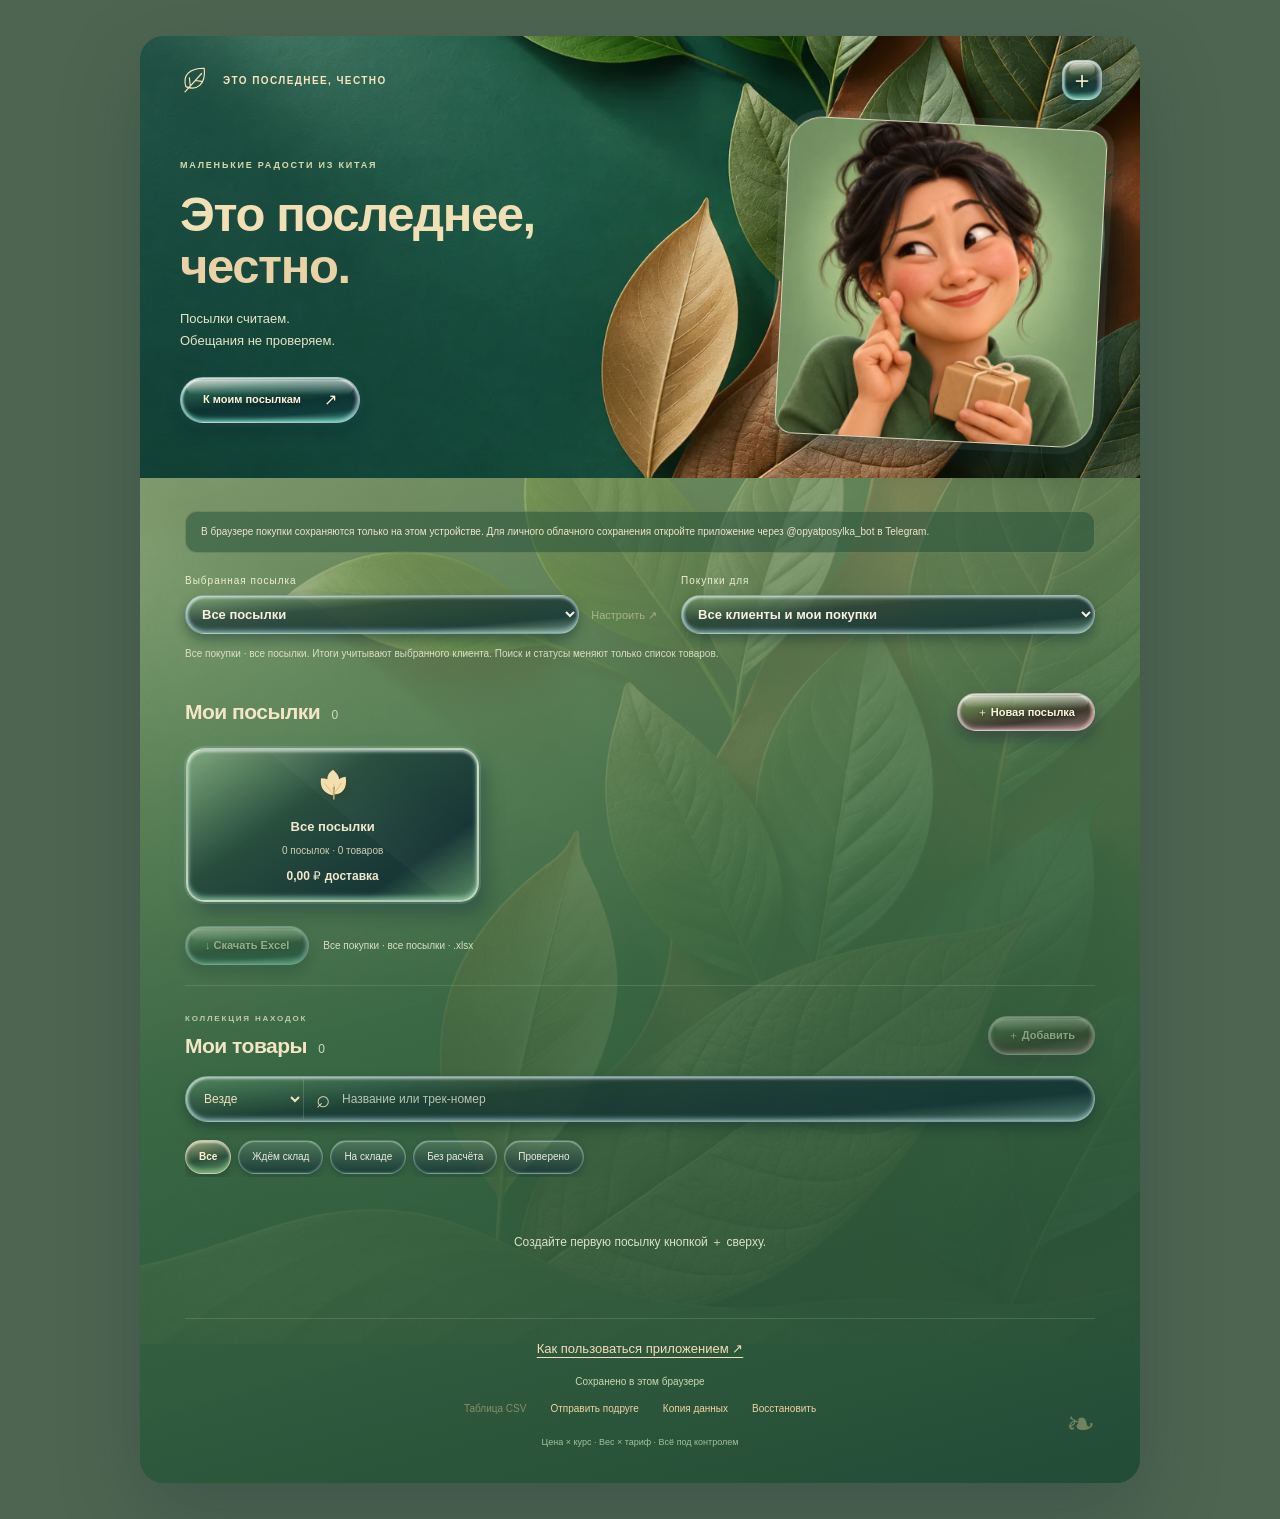
==== docs/index.html @ 86f0263a "Increase track and client font size from 12px to 14px" ====
<!doctype html>
<html lang="ru" data-build="20261113-track-client">
<head>
<meta charset="utf-8"><meta name="viewport" content="width=device-width,initial-scale=1,viewport-fit=cover"><meta name="theme-color" content="#284f43">
<title>Это последнее, честно · Покупки из Китая</title><link rel="stylesheet" href="./style.css?v=20261113-track-client"><script src="https://telegram.org/js/telegram-web-app.js"></script><script type="module" src="./app.js?v=20261113-track-client"></script>
</head>
<body><main>
<section class="masthead" aria-label="Это последнее, честно — покупки из Китая">
<header><div class="brand"><svg viewBox="0 0 40 40" aria-hidden="true"><path d="M30 6C13 6 5 14 9 27c12 5 23-2 21-21Z"/><path d="M8 33 27 12M14 26l-1-9M20 20l7 1"/></svg><span>ЭТО ПОСЛЕДНЕЕ, ЧЕСТНО</span></div><button id="newParcel" class="circle" aria-label="Добавить посылку">＋</button></header>
<div class="intro"><span class="eyebrow">МАЛЕНЬКИЕ РАДОСТИ ИЗ КИТАЯ</span><h1>Это последнее,<br><span>честно.</span></h1><p>Посылки считаем.<br>Обещания не проверяем.</p><a class="hero-link" href="#parcels">К моим посылкам <span aria-hidden="true">↗</span></a></div><figure class="brand-mascot"><img src="./assets/mascot.webp" alt="Хитро улыбающаяся девушка с посылкой и скрещёнными пальцами" width="1254" height="1254" fetchpriority="high"></figure>
</section>
<div class="workspace">
<div id="notice" class="notice" hidden></div>
<div class="scope-controls">
<section class="parcelbar"><label>Выбранная посылка<select id="parcelSelect" aria-label="Выбрать посылку"></select></label><button id="parcelSettings" class="textbtn">Настроить ↗</button></section>
<section class="clientbar"><label>Покупки для<select id="clientSelect" aria-label="Выбрать клиента"><option value="*">Все клиенты и мои покупки</option></select></label></section>
</div><p id="scopeLabel" class="help scope-note"></p>
<section id="summary" aria-label="Итоги посылки"></section>
<section class="parcel-section" id="parcels" aria-label="Мои посылки"><div class="toolbar"><h2>Мои посылки <span id="parcelCount"></span></h2><button id="newParcelWide" class="primary">＋ Новая посылка</button></div><div id="parcelCards" class="parcel-cards"></div></section>
<div class="exportbar"><button id="exportXlsx" class="primary">↓ Скачать Excel</button><span id="exportScope">Выбранные посылки и клиент · .xlsx</span></div>
<section class="toolbar products-toolbar"><div><span class="eyebrow">КОЛЛЕКЦИЯ НАХОДОК</span><h2>Мои товары <span id="count"></span></h2></div><button id="addItem" class="primary">＋ Добавить</button></section>
<div class="search"><select id="searchMode" aria-label="Где искать"><option value="all">Везде</option><option value="track">По треку</option><option value="name">По названию</option></select><span aria-hidden="true">⌕</span><input id="search" type="search" placeholder="Название или трек-номер" aria-label="Поиск товара"></div>
<nav id="filters" aria-label="Фильтр товаров"><button data-filter="all" class="active">Все</button><button data-filter="waiting">Ждём склад</button><button data-filter="arrived">На складе</button><button data-filter="pending">Без расчёта</button><button data-filter="checked">Проверено</button></nav>
<ol id="items" aria-label="Список товаров"><li class="empty">Загружаем покупки…</li></ol>
<footer><a class="help-link" href="./help.html">Как пользоваться приложением ↗</a><span id="saveStatus" role="status">Подключаемся…</span><div><button id="exportCsv" class="textbtn">Таблица CSV</button><button id="shareApp" class="textbtn">Отправить подруге</button><button id="backup" class="textbtn">Копия данных</button><button id="restore" class="textbtn">Восстановить</button></div><p>Цена × курс · Вес × тариф · Всё под контролем</p><span class="footer-leaf" aria-hidden="true">❧</span></footer>
</div></main>
<dialog id="editor" tabindex="-1"><form id="editorForm"><div class="dialoghead"><h2 id="dialogTitle"></h2><button type="button" id="closeDialog" class="circle" aria-label="Закрыть">×</button></div><div id="fields"></div><p id="formError" role="alert"></p><div class="dialogactions"><button type="button" id="deleteRecord" class="danger">Удалить</button><button type="submit" id="saveRecord" class="primary">Сохранить</button></div></form></dialog>
<input id="restoreFile" type="file" accept="application/json,.json" hidden>
</body></html>
---- docs/style.css ----
:root{color-scheme:light;--bg:#4e6551;--surface:#214b40;--ink:#f2e8cf;--muted:#d1d9bd;--line:#ffffff25;--accent:#f0d2a3;--soft:#ffffff14;--danger:#f5b6a0;font-family:-apple-system,BlinkMacSystemFont,"Segoe UI",sans-serif;font-synthesis:none}
*{box-sizing:border-box}html{scroll-behavior:smooth;scroll-padding-top:20px}body{margin:0;background:var(--bg);color:var(--ink);font-size:14px;line-height:1.5}main{max-width:1000px;margin:24px auto;background:#28543f;border-radius:24px;overflow:hidden;box-shadow:0 30px 80px #122b3240}button,input,select,textarea{font:inherit}button{cursor:pointer;border:0}button:disabled{opacity:.45;cursor:default}button,a,input,select,textarea{-webkit-tap-highlight-color:transparent}button:focus-visible,a:focus-visible,input:focus-visible,select:focus-visible,textarea:focus-visible{outline:3px solid #f4d3a3;outline-offset:4px}button{transition:transform .18s,box-shadow .18s,border-color .18s}button:hover:not(:disabled){transform:translateY(-1px)}button:active:not(:disabled){transform:translateY(1px)}[hidden]{display:none!important}
.masthead{min-height:405px;background:#216453 url('./assets/botanical-hero.webp') center 49%/cover no-repeat;position:relative}.masthead:before{content:'';position:absolute;inset:0;background:linear-gradient(90deg,#133f3a75,transparent 75%);pointer-events:none}header{position:relative;display:flex;align-items:center;justify-content:space-between;padding:24px 38px;gap:18px}.brand{display:flex;align-items:center;gap:10px;color:#f7e6bf}.brand svg{width:35px;height:35px;fill:none;stroke:currentColor;stroke-width:1.3;stroke-linecap:round;stroke-linejoin:round}.brand span{font-size:10px;letter-spacing:2.2px;font-weight:650}.circle{width:40px;height:40px;border-radius:14px;background:linear-gradient(145deg,#f5dfbd,#dfbc8e);color:#27463a;font-size:24px;box-shadow:3px 6px 12px #12382e55;flex-shrink:0}.intro{position:relative;z-index:1;padding:26px 40px 55px;max-width:63%}.eyebrow{display:block;font-size:9px;letter-spacing:1.8px;color:#d8d8ae;font-weight:650}h1{font-size:49px;font-weight:680;letter-spacing:-1.7px;line-height:1.07;color:#f1dfb5;margin:15px 0 15px}.dot{color:#d8bc85}.intro p{font-size:12px;color:#e4e5c8;line-height:1.7;margin:0 0 24px}.hero-link{display:inline-flex;align-items:center;gap:23px;background:linear-gradient(160deg,#f5deb6,#cfa476);box-shadow:3px 6px 13px #102d2b55,inset 0 1px 0 #fff8;border-radius:30px;color:#3e4936;text-decoration:none;font-size:11px;padding:10px 22px;font-weight:600}.hero-link span{font-size:16px}
.workspace{padding:28px 38px 24px;background:linear-gradient(165deg,#9eaf78b8,#3e6b45e8 600px,#153e2ff5 1500px),url('./assets/botanical-hero.webp') right top/1300px auto no-repeat,#365c40}.scope-controls{display:grid;grid-template-columns:1.15fr 1fr;gap:20px;align-items:start}.parcelbar{display:flex;align-items:flex-end;justify-content:space-between;gap:8px}.parcelbar label,.clientbar>label{display:block;color:#f0edd6;font-size:10px;letter-spacing:1px;min-width:0;flex:1}.parcelbar select,.clientbar select{display:block;width:100%;max-width:100%;border:1px solid #dbe8bd3b;border-radius:12px;background:#234e3ed9;color:#f0e4c9;padding:10px 12px;margin-top:7px;font-size:13px;font-weight:550;letter-spacing:0;box-shadow:0 3px 7px #13372e24}.parcelbar option,.clientbar option{background:#234a3e;color:#f6e8cc}.clientbar{min-width:0}.textbtn{background:none;color:#eed3a2;padding:8px 4px;font-size:11px;white-space:nowrap}.parcelbar .textbtn{margin-bottom:3px;color:#fff1ce}.help{font-size:11px;color:var(--muted);line-height:1.65}.scope-note{font-size:10px;margin:12px 0 19px;color:#f1efd9d9}
#summary{position:relative;border:1px solid #b3cfaf24;border-radius:22px;padding:25px 28px;background:linear-gradient(130deg,#256a61f5,#113e39f7),url('./assets/botanical-hero.webp') 75% center/cover;box-shadow:9px 14px 23px #103a2f5c,inset 0 1px 0 #c5e0c52b;display:grid;grid-template-columns:1.5fr 1fr 1fr;gap:18px 12px;overflow:hidden}#summary:before{content:'';position:absolute;width:280px;height:240px;right:25%;top:-135px;border:1px solid #e0edcd0c;transform:rotate(42deg);border-radius:0 80% 0 80%;pointer-events:none}.hero{align-self:center;z-index:1}.hero .label{display:block;color:#d2dcbf;font-size:11px;line-height:1.6}.hero strong{display:block;font-size:32px;letter-spacing:-1.2px;color:#f6e8c4;font-weight:600;line-height:1.2;margin:7px 0 10px;overflow-wrap:anywhere}.hero small{font-size:10px;line-height:1.65;color:#d2dcc5;display:block;max-width:285px}.stats{display:contents}.stat{z-index:1;align-self:stretch;display:flex;flex-direction:column;justify-content:center;align-items:center;border-left:1px solid #c4dabc28;padding:10px 6px}.stat:before{content:'¥';display:grid;place-items:center;width:34px;height:34px;border:1px solid #d8e5c96b;border-radius:50%;font-size:19px;margin-bottom:12px;color:#d5e5c2}.stat:last-child:before{content:'↗'}.stat span{font-size:10px;text-align:center;color:#d1ddc5}.stat strong{display:block;font-size:20px;font-weight:550;color:#f6e9c9;margin-top:5px;overflow-wrap:anywhere;text-align:center}.progressline{display:flex;justify-content:space-between;gap:12px;color:#d3ddc2;font-size:10px;grid-column:1/-1;margin-top:1px}.progressline span:last-child{text-align:right}.progress{grid-column:1/-1;height:4px;border-radius:4px;overflow:hidden;margin-top:-8px;background:#9dbb9b30}.progress meter{display:block;width:100%;height:5px;accent-color:#cad4a2}.progress meter::-webkit-meter-bar{background:#b4cba830;border:0}.progress meter::-webkit-meter-optimum-value{background:linear-gradient(90deg,#9fba79,#e6d1a4)}
.toolbar,.cardhead,.cardfoot,.dialoghead,.dialogactions{display:flex;align-items:center;justify-content:space-between;gap:12px}.toolbar{margin:30px 0 17px}h2{font-size:21px;line-height:1.3;letter-spacing:-.5px;font-weight:600;margin:0;color:#f2e6c6}h2 span{font-size:12px;margin-left:6px;font-weight:400;color:#d1dbb9}.primary{border:1px solid #f5e1b547;border-radius:24px;padding:10px 19px;background:linear-gradient(145deg,#f0dbb6,#c7a075);color:#3e4c36;font-size:11px;font-weight:650;box-shadow:3px 5px 9px #1b3e2c40,inset 0 1px 0 #fff8;white-space:nowrap;min-height:38px}.parcel-section{margin:30px 0 0;scroll-margin-top:15px}.parcel-section .toolbar{margin:0 0 16px}.parcel-cards{display:grid;grid-template-columns:repeat(3,minmax(0,1fr));gap:14px;padding:1px 1px 14px}.parcel-tile{--tile-a:#8ca76b;--tile-b:#4d6a43;position:relative;isolation:isolate;overflow:hidden;min-height:154px;text-align:center;padding:20px 13px 16px;border:1px solid #d4dfb944;border-radius:19px;color:#f1e9ce;background:linear-gradient(135deg,var(--tile-a),var(--tile-b));box-shadow:6px 8px 13px #11362a66,inset 0 1px 0 #ecf0c42b}.parcel-tile:nth-child(3n+2){--tile-a:#ab7c60;--tile-b:#744b36}.parcel-tile:nth-child(3n+3){--tile-a:#be9b6b;--tile-b:#8a6a42}.parcel-tile:before{content:'';display:block;width:34px;height:34px;margin:0 auto 14px;background:center/contain no-repeat url("data:image/svg+xml,%3Csvg xmlns='http://www.w3.org/2000/svg' viewBox='0 0 40 40'%3E%3Cpath fill='%23f4dfae' d='M20 31C5 28 5 16 6 11c12 0 15 7 14 20Zm2-1c-2-15 5-20 13-21 2 14-4 20-13 21Zm-2-8C9 13 14 5 20 1c9 8 10 14 0 21Z'/%3E%3Cpath fill='none' stroke='%23e8c88d' stroke-width='1.4' d='M21 36V17M20 29 10 17m12 11 8-12'/%3E%3C/svg%3E");filter:drop-shadow(3px 4px 3px #28362955)}.parcel-tile:after{content:'';position:absolute;inset:0;z-index:-1;background:linear-gradient(40deg,transparent 55%,#ffffff08 55%,transparent 79%);pointer-events:none}.parcel-tile.selected{border:2px solid #f6e4ba;padding:19px 12px 15px;box-shadow:0 0 0 3px #e8dfae20,6px 10px 16px #143f2b70}.parcel-tile b,.parcel-tile span,.parcel-tile strong,.parcel-tile small{display:block;overflow-wrap:anywhere}.parcel-tile b{font-size:13px;font-weight:650}.parcel-tile span,.parcel-tile small{font-size:10px;color:#f5ecd0d1;margin-top:6px}.parcel-tile strong{font-size:12px;font-weight:600;margin-top:9px}.parcel-tile small{font-size:9px}.exportbar{display:flex;align-items:center;gap:14px;padding:10px 0 20px;border-bottom:1px solid #c1d2ab2b}.exportbar span{font-size:10px;color:#d9e0c3;min-width:0;overflow-wrap:anywhere}.products-toolbar{margin-top:27px}.products-toolbar .eyebrow{color:#bfcca4;font-size:8px;margin-bottom:7px}
.search{display:flex;align-items:center;gap:12px;background:#153f34d9;border:1px solid #9fbb8f47;padding:0 14px;border-radius:15px;box-shadow:inset 0 2px 4px #143b2b28}.search select{max-width:132px;border:0;border-right:1px solid #adc39f40;border-radius:0;padding:12px 10px 12px 0;background:transparent;color:#f0e2c1;font-size:12px}.search option{background:#214b40}.search span{font-size:24px;color:#d9d6ac}.search input{border:0;outline-offset:0;min-width:0;width:100%;padding:13px 0;background:transparent;color:#f4e7c9;font-size:12px}.search input::placeholder{color:#c9d3b5b3}#filters{display:flex;gap:7px;overflow:auto;margin:15px 0 20px;padding:3px 0;scrollbar-width:thin;scrollbar-color:#8ca57b transparent}#filters button{flex-shrink:0;border:1px solid #9db58c2b;background:#214a3940;color:#d2ddbf;font-size:10px;padding:7px 13px;border-radius:22px;min-height:34px}#filters .active{background:#d8c29a;border-color:#e7d5ae;color:#354833;font-weight:650;box-shadow:2px 3px 5px #0c302b44}
#items{display:grid;grid-template-columns:repeat(2,minmax(0,1fr));gap:17px}.card{--ink:#f3e9d2;--muted:#eadfc9;--accent:#ffedbc;--line:#f5e6ca32;--card-a:#8c9f6a;--card-b:#526d43;min-width:0;padding:22px 20px 17px;border:1px solid #d5dfbb4d;border-radius:20px;background:linear-gradient(135deg,var(--card-a),var(--card-b));box-shadow:6px 9px 14px #0f34265c,inset 0 1px 0 #e6e9be29;color:var(--ink)}.card:nth-child(3n+2){--card-a:#a5795e;--card-b:#6e4938}.card:nth-child(3n+3){--card-a:#b59a6a;--card-b:#82683f}.cardhead{align-items:flex-start}.cardhead>div{min-width:0}.card h3{font-size:15px;line-height:1.4;letter-spacing:-.2px;margin:0 0 8px;font-weight:620;overflow-wrap:anywhere}.card .edit{display:grid;place-items:center;flex-shrink:0;width:30px;height:30px;border-radius:10px;background:#173c3333;color:#f6e6c3;font-size:21px}.ownership{display:flex;gap:5px;flex-wrap:wrap;margin:0 0 10px}.ownership span{font-size:9px;color:var(--ink);background:#143c2d29;border:1px solid #eee4bf20;padding:3px 7px;border-radius:7px;overflow-wrap:anywhere}.badge{display:inline-block;background:#f7d89b26;border:1px solid #f0ddb02b;border-radius:7px;color:#fff0c9;padding:3px 7px;font-size:9px;font-weight:500}.badge.arrived{background:#173c3333;border-color:#e0e7bd38;color:#f1f2d3}.track{font-size:10px;color:var(--muted);overflow-wrap:anywhere;margin-top:7px}.cardgrid{display:grid;grid-template-columns:1.25fr 1fr 1fr;gap:9px;margin:21px 0 17px}.cardgrid span{display:block;font-size:9px;color:var(--muted);margin-bottom:4px}.cardgrid b{font-size:12px;font-weight:600;overflow-wrap:anywhere}.cardgrid small{font-size:9px;color:var(--muted)}.cardfoot{border-top:1px solid var(--line);padding-top:13px;font-size:10px;gap:9px}.cardfoot>div{flex-shrink:0}.cardfoot strong{font-size:16px;font-weight:650}.statusbtn{font-size:10px;background:none;color:var(--accent);padding:6px 0;text-align:left;line-height:1.5}.note{font-size:10px;color:var(--ink);white-space:pre-wrap;margin:8px 0 12px;overflow-wrap:anywhere}.verification{border-top:1px solid var(--line);margin-top:10px;padding-top:6px;display:flex;flex-direction:column;gap:2px}.verification span{font-size:9px;color:var(--muted)}.empty{grid-column:1/-1;text-align:center;color:#dae2c7;font-size:12px;padding:35px 18px;line-height:1.8}.notice{padding:12px 15px;border:1px solid #e8d2a238;background:#234f3b85;color:#f0e4c8;font-size:10px;border-radius:12px;line-height:1.65;margin-bottom:20px}.notice.error{color:#ffcfb8;border-color:#e8a58366;background:#5b3936b3}
.color-green{--position-bg:#aac18a;--position-border:#cfdfb8}.color-blue{--position-bg:#9cbeb7;--position-border:#c6dbd6}.color-yellow{--position-bg:#dcc38f;--position-border:#f0deba}.color-pink{--position-bg:#cfaa9f;--position-border:#ead1c5}.color-lilac{--position-bg:#b9abc2;--position-border:#d6cadc}.card.verified{--ink:#203d31;--muted:#3c5646;--accent:#234b36;--line:#294a3033;background:var(--position-bg);border-color:var(--position-border);box-shadow:6px 9px 14px #0f34265c,inset 0 1px 0 #fff6}.card.verified .badge{color:#3b4730;background:#fff3;border-color:#203b3329}.card.verified .badge.arrived{color:#244733;background:#ebf2ce66}.card.verified .ownership span{background:#fff2;color:var(--ink);border-color:#304d3420}.card.verified .edit{background:#fff3;color:var(--ink)}
footer{position:relative;text-align:center;border-top:1px solid #9ab18a44;margin-top:30px;padding:20px 45px 10px;color:#cbd7b5;font-size:10px}footer>div{display:flex;gap:16px;justify-content:center;flex-wrap:wrap;margin:4px 0}footer .textbtn{font-size:10px}footer p{font-size:9px;color:#a7be9b;margin:12px 0 0}.footer-leaf{position:absolute;right:0;bottom:9px;font-size:35px;color:#d1c69770}
dialog{--ink:#2b4737;--muted:#617159;--line:#ccd0b7;--accent:#3d5d38;--bg:#f4ebd8;--surface:#f6edda;--soft:#dfe4c9;--danger:#9c4f3d;width:min(540px,calc(100% - 24px));max-height:90dvh;padding:26px;background:linear-gradient(135deg,#f5ecd9,#e2d6b9);border:1px solid #eee5cd;border-radius:24px;color:var(--ink);box-shadow:12px 20px 60px #102d2a88}dialog::backdrop{background:#102d28c4;backdrop-filter:blur(7px)}.dialoghead{margin-bottom:19px}.dialoghead h2{color:#294735;font-size:22px}.dialoghead .circle{background:#c9d1ac;color:#34503a;box-shadow:none;width:35px;height:35px}.dialogactions{margin-top:22px}.dialogactions .primary{background:linear-gradient(145deg,#62875a,#3b603b);border-color:#5c7a4a;color:#f4e9c9;box-shadow:3px 4px 8px #263c2933}#fields label{display:block;font-size:11px;color:var(--muted);margin:14px 0}#fields input,#fields textarea,#fields select{display:block;width:100%;border:1px solid #bdc5a7;border-radius:11px;background:#faf4e7b8;color:var(--ink);padding:11px 12px;margin-top:6px;font:inherit;font-size:13px;box-shadow:inset 0 1px 2px #2b49320a}#fields textarea{min-height:65px;resize:vertical}#fields .pair{display:grid;grid-template-columns:1fr 1fr;gap:13px}#fields .check{display:flex;align-items:center;gap:10px;color:#3f5b3f}#fields .check input{width:19px;height:19px;margin:0;accent-color:#476e42;flex-shrink:0}#fields .help{font-size:10px;margin-top:-3px}.livecalc{padding:13px;background:#cbd6b3;border:1px solid #b3c29c;border-radius:12px;color:#365332;font-size:12px}#fields .colorpicker{border:1px solid #bbc4a5;border-radius:13px;padding:11px;display:flex;gap:7px;flex-wrap:wrap;margin:17px 0}#fields .colorpicker legend{font-size:11px;color:var(--muted)}#fields label.swatch{margin:0;display:flex;align-items:center;gap:5px;padding:8px 7px;border-radius:9px;background:var(--position-bg);border:1px solid #58724730;color:#2a4535;font-size:10px}#fields .swatch input{width:14px;height:14px;margin:0;accent-color:#36583b;box-shadow:none}.danger{background:none;color:var(--danger);padding:10px 0;font-size:12px}#formError{font-size:11px;line-height:1.5;color:#9c4937}
@media(min-width:1100px){body{padding:12px 30px}.masthead{min-height:430px}.intro{padding-top:35px}h1{font-size:54px}.workspace{padding:33px 45px 24px}}
@media(max-width:700px){body{padding:0}main{margin:0;border-radius:0;box-shadow:none;max-width:100%}.masthead{min-height:352px;background-position:60% center}.masthead:before{background:linear-gradient(90deg,#133f3a9e,transparent 95%)}header{padding:20px 21px}.brand span{font-size:9px;letter-spacing:1.7px}.brand svg{width:29px;height:29px}.circle{width:36px;height:36px;border-radius:12px}.intro{max-width:75%;padding:30px 22px 38px}h1{font-size:39px;letter-spacing:-1.3px;margin:14px 0}.intro p{font-size:11px}.intro .eyebrow{font-size:8px;letter-spacing:1px}.hero-link{padding:10px 18px;font-size:10px}.workspace{padding:22px 18px 20px}.scope-controls{gap:12px;grid-template-columns:1fr 1fr}.parcelbar{display:block;min-width:0;position:relative}.parcelbar .textbtn{font-size:10px;position:static;display:block;margin:3px 0 -4px;padding:2px 0}.parcelbar select,.clientbar select{font-size:11px;padding:10px 7px}.scope-note{font-size:9px;margin:10px 0 16px}#summary{padding:22px 20px 19px;grid-template-columns:1fr 1fr;gap:17px 8px}.hero{grid-column:1/-1}.hero strong{font-size:34px}.hero small{max-width:none}.stat{border:0;border-top:1px solid #c3d7b72b;padding:16px 0 0;align-items:flex-start}.stat:before{width:27px;height:27px;font-size:16px;margin-bottom:9px}.stat:last-child{border-left:1px solid #c3d7b72b;padding-left:20px}.stat strong{font-size:21px}.stat span{font-size:10px;text-align:left}.progressline{font-size:9px;gap:10px;align-items:flex-start}.progressline span{max-width:60%}.parcel-section{margin-top:25px}.parcel-cards{display:flex;overflow:auto;gap:12px;padding:4px 2px 15px;scroll-snap-type:x proximity;scrollbar-width:thin;scrollbar-color:#9aaf79 transparent}.parcel-tile{flex:0 0 160px;min-height:164px;scroll-snap-align:start}.parcel-tile b{font-size:12px}.toolbar{gap:10px}h2{font-size:20px}.primary{font-size:10px;padding:9px 14px;min-height:38px}.exportbar{align-items:flex-start;gap:12px}.exportbar span{font-size:9px;padding-top:4px}.products-toolbar{margin-top:24px}#items{grid-template-columns:1fr;gap:15px}.card{padding:21px 19px 17px;border-radius:19px}.card h3{font-size:16px}.cardgrid{gap:12px;margin:20px 0}.cardgrid b{font-size:13px}.cardgrid span{font-size:10px}.cardfoot{font-size:11px}.cardfoot strong{font-size:18px}.statusbtn{font-size:11px}.track{font-size:11px}.ownership span{font-size:10px}.search{gap:8px;padding:0 11px}.search select{font-size:11px;max-width:105px}.search input{font-size:12px}#filters button{font-size:10px;padding:7px 11px}.notice{font-size:10px}footer{padding:19px 14px 10px}footer .textbtn{font-size:10px}dialog{padding:22px}.scope-controls>section{min-width:0}}
@media(max-width:360px){h1{font-size:34px}.intro{max-width:80%}.workspace{padding-left:13px;padding-right:13px}.scope-controls{gap:8px}.card{padding:18px 15px}.cardfoot{gap:6px}.cardfoot strong{font-size:16px}.primary{padding:9px 12px}.hero strong{font-size:30px}}
@media(prefers-reduced-motion:reduce){html{scroll-behavior:auto}button{transition:none}button:hover:not(:disabled),button:active:not(:disabled){transform:none}}

/* Liquid glass surfaces; product rows keep their own verification colors. */
:root{--glass-border:#e4f9ed70;--glass-cyan:#4cd3d4;--glass-violet:#c08bdc}
.primary,.hero-link,.circle{position:relative;isolation:isolate;overflow:hidden;border:1px solid #eaf8ec9c;background:linear-gradient(175deg,#f9f5dd91 0%,#8aaf9b3d 25%,#102f31c9 56%,#123c3ddb 78%,#78cbbf8f 100%);color:#fff4d9;box-shadow:inset 0 2px 2px #fff9,inset 0 -3px 4px #83efdc99,inset 2px 0 2px #dffaff88,inset -3px 0 3px #e1b2ef73,0 7px 13px #071d2873,0 3px 9px #47d6c633;backdrop-filter:blur(18px) saturate(150%);-webkit-backdrop-filter:blur(18px) saturate(150%);text-shadow:0 1px 3px #071e20a6}
.primary:before,.hero-link:before,.circle:before{content:'';position:absolute;z-index:-1;inset:2px 6px auto;height:35%;border-radius:inherit;background:linear-gradient(180deg,#fff8,#fff0);pointer-events:none}
.primary:hover:not(:disabled),.hero-link:hover{box-shadow:inset 0 2px 3px #fff9,inset 0 -3px 6px #83efdcbd,0 9px 17px #071d2873,0 2px 13px #62e5cc55}
#addItem,#newParcelWide{background:linear-gradient(170deg,#f7ddb789,#ae79633b 29%,#3b2829cc 65%,#a05b7594 91%,#edab777d);box-shadow:inset 0 2px 2px #fff9,inset 0 -3px 4px #edb1cc7d,inset 2px 0 2px #fff7,inset -3px 0 3px #ffd7ae7d,0 7px 13px #071d2873,0 3px 10px #d280a73b}
.search,.parcelbar select,.clientbar select{background:linear-gradient(175deg,#edf5f02e 0%,#162c34a6 36%,#122f37cc 76%,#9bb2d256 100%);border:1px solid #e2f7ec85;box-shadow:inset 0 2px 3px #f4ffff87,inset 0 -3px 4px #a5cfdb8c,inset 2px 0 3px #d2f7f780,0 6px 12px #0b282b66;backdrop-filter:blur(18px) saturate(150%);-webkit-backdrop-filter:blur(18px) saturate(150%);border-radius:23px;color:#f8f0df}.search select{background:transparent;border-radius:0;box-shadow:none;backdrop-filter:none;-webkit-backdrop-filter:none}.search input{color:#fff6e8}.search input::placeholder{color:#dfe5d3cc}
#filters button{background:linear-gradient(180deg,#dcf6f324,#132e34b3);border:1px solid #d3f0e157;box-shadow:inset 0 1px 1px #f4ffff5c,inset 0 -1px 2px #8bcfd947,0 3px 7px #0c292a4d;color:#e7edda}#filters .active{background:linear-gradient(170deg,#f9dfaa8c,#294e3be6 55%,#79b7818f);border-color:#faefd0a8;color:#fff2d3;box-shadow:inset 0 2px 2px #fff8,inset 0 -3px 4px #a4db9d8c,0 4px 10px #102a2566}
#summary{background:linear-gradient(125deg,#326f694d,#0c2634cc 62%,#173e3cbd);border:1px solid #d6f1e675;box-shadow:inset 0 2px 3px #e1fff54d,inset 0 -3px 6px #5dc8c159,inset -2px 0 4px #c29cdb42,8px 12px 22px #0b242b73;backdrop-filter:blur(22px) saturate(140%);-webkit-backdrop-filter:blur(22px) saturate(140%)}
.parcel-tile{background:linear-gradient(145deg,#d8f3d94d,#1b3b3ab8 38%,#122d34e0 77%,#6fa1856b);border:1px solid #b9e8d37d;box-shadow:inset 0 2px 3px #edfff375,inset 0 -3px 5px #8dd3b563,inset -3px 0 4px #b6bee554,6px 9px 15px #102d316b;backdrop-filter:blur(15px) saturate(135%);-webkit-backdrop-filter:blur(15px) saturate(135%)}.parcel-tile:nth-child(3n+2){background:linear-gradient(145deg,#e2c4b352,#543c41a3 40%,#232c35e6 80%,#a5759163)}.parcel-tile:nth-child(3n+3){background:linear-gradient(145deg,#f1dcb857,#6c604b9c 40%,#29392edb 80%,#cdbd7463)}.parcel-tile.selected{border:2px solid #e3f6ddbf;box-shadow:inset 0 2px 3px #fff8,inset 0 -3px 5px #a0e7bfaa,0 0 0 2px #d8f9d524,5px 9px 18px #0d232e80,0 3px 15px #92e5b94d}
#items{display:flex;flex-direction:column;gap:10px;padding:0;margin:0;list-style:none;counter-reset:products}.card{counter-increment:products;display:grid;grid-template-columns:minmax(0,1.5fr) minmax(0,1.1fr) minmax(150px,.85fr);grid-template-areas:'heading metrics amount' 'heading metrics checked' 'note note note';gap:6px 22px;align-items:center;padding:17px 20px 12px;margin:0;border-radius:21px;background:linear-gradient(165deg,#c9e4d829,#1e3e37b3 34%,#112e31de 86%,#71a39c38);border:1px solid #cfecdf70;box-shadow:inset 0 2px 3px #e6fff15c,inset 0 -2px 4px #8ad0bc4d,inset -2px 0 3px #bab2d442,3px 7px 14px #0a282b61;--ink:#f7ecda;--muted:#d8e3d1;--accent:#f3e0ad;--line:#dbf3e72b;backdrop-filter:blur(16px) saturate(135%);-webkit-backdrop-filter:blur(16px) saturate(135%)}.card:nth-child(3n+2){background:linear-gradient(165deg,#ecd6bd24,#3d3837b3 36%,#1b2d32df 86%,#b693a52e)}.card:nth-child(3n+3){background:linear-gradient(165deg,#e9ddb826,#374137b3 36%,#142f30e0 86%,#b4b77a2e)}.cardhead{grid-area:heading;align-self:start}.card h3{font-size:15px;margin-bottom:6px}.cardgrid{grid-area:metrics;margin:0;padding:0 15px;border-left:1px solid var(--line);border-right:1px solid var(--line);gap:12px;grid-template-columns:1.15fr .75fr 1fr}.cardgrid b{font-size:13px}.cardgrid span{font-size:10px}.cardfoot{grid-area:amount;display:flex;flex-direction:column;align-items:flex-end;gap:3px;padding:0;border:0;font-size:10px}.cardfoot>div{order:-1}.cardfoot strong{font-size:18px}.cardfoot .statusbtn{font-size:10px;padding:3px 0}.verification{grid-area:checked;margin:0;padding:0;border:0;align-items:flex-end}.verification span{display:none}.verification .statusbtn{padding:5px 9px;border:1px solid #e6f7dd4d;border-radius:15px;background:linear-gradient(180deg,#e7f6e226,#112c2e59);box-shadow:inset 0 1px 1px #ffffff40;font-size:10px}.note{grid-area:note;margin:0;font-size:10px}.ownership{margin-bottom:7px}.ownership span{font-size:9px}.track{font-size:10px;margin-top:5px}.badge{font-size:9px}.card .edit{border:1px solid #cbead947;border-radius:12px;background:linear-gradient(170deg,#f3fff43b,#142f3380);box-shadow:inset 0 1px 2px #effff54d;color:#fff1db}.card.verified{background:linear-gradient(165deg,#ffffff42,#ffffff08 28%,#112d2512 80%),var(--position-bg);border-color:var(--position-border);box-shadow:inset 0 2px 3px #fff9,inset 0 -2px 4px #fff3,3px 7px 14px #0a282b61;--line:#294a3033}.card.verified .verification .statusbtn{background:#ffffff26;border-color:#284a3559;box-shadow:inset 0 1px 1px #fff6}.card.verified .edit{background:linear-gradient(180deg,#fff6,#fff1);color:var(--ink)}
dialog{background:linear-gradient(140deg,#faf0daec,#dbe2cde8);backdrop-filter:blur(24px) saturate(150%);-webkit-backdrop-filter:blur(24px) saturate(150%);border:1px solid #ffffffbd;box-shadow:inset 0 2px 3px #fff9,inset 0 -3px 6px #c5e9d066,12px 20px 60px #102d2a99}.dialogactions .primary{color:#fff2db;background:linear-gradient(175deg,#deefc673,#1b3e38d9 60%,#91c39873);box-shadow:inset 0 2px 2px #fff8,inset 0 -3px 4px #9fe0b275,0 5px 10px #152a3059}.dialoghead .circle{background:linear-gradient(175deg,#fff8,#799d8b59);box-shadow:inset 0 1px 2px #fff9,0 4px 7px #293f352b;color:#34503a}#fields input,#fields textarea,#fields select{background:linear-gradient(180deg,#ffffff6b,#e1e6d247);box-shadow:inset 0 1px 2px #fff9,inset 0 -1px 2px #9cafb64d,0 2px 5px #17382b12;border-color:#9eb5a7b3;border-radius:13px}#fields .check input,#fields .swatch input{box-shadow:none}
@media(max-width:700px){#items{display:flex;gap:10px}.card{grid-template-columns:1fr;grid-template-areas:'heading' 'metrics' 'amount' 'checked' 'note';gap:9px;padding:15px 16px 10px;border-radius:19px}.cardhead{gap:10px}.card h3{font-size:15px}.ownership{gap:4px;margin-bottom:5px}.ownership span{font-size:9px;padding:2px 6px}.track{font-size:10px;display:inline-block;margin-right:9px;margin-top:4px}.badge{font-size:9px;padding:2px 6px}.cardgrid{padding:9px 0;border:0;border-top:1px solid var(--line);border-bottom:1px solid var(--line);margin:0;gap:8px;grid-template-columns:1.15fr .8fr 1fr}.cardgrid span{font-size:9px;margin-bottom:3px}.cardgrid b{font-size:13px}.cardgrid small{font-size:9px}.cardfoot{flex-direction:row;justify-content:space-between;align-items:center;font-size:10px;gap:7px}.cardfoot>div{order:0}.cardfoot strong{font-size:17px}.cardfoot .statusbtn{font-size:10px;padding:3px 0}.verification{align-items:flex-start}.verification .statusbtn{font-size:10px;padding:5px 9px}.note{font-size:9px}.primary,.hero-link{min-height:38px}.search{border-radius:23px}.parcelbar select,.clientbar select{border-radius:18px}.card .edit{height:30px;width:30px}.verification span{display:none}}
@media(prefers-reduced-transparency:reduce){.card,.parcel-tile,#summary{backdrop-filter:none;-webkit-backdrop-filter:none;background-color:#203f39}.card.verified{background-color:var(--position-bg)}}
@supports not (backdrop-filter:blur(1px)){.card,.parcel-tile,#summary{background-color:#203f39}.card.verified{background-color:var(--position-bg)}}

@media(max-width:700px){.card{padding:13px 14px 8px;gap:6px;border-radius:17px}.card h3{font-size:14px;line-height:1.3;margin-bottom:4px}.cardhead .badge{display:none}.ownership{gap:4px;margin-bottom:3px}.ownership span{font-size:8px;line-height:1.3;padding:2px 5px}.track{display:inline;font-size:9px;line-height:1.35;margin:0 6px 0 0;overflow-wrap:anywhere}.cardhead>div{line-height:1.3}.cardgrid{padding:7px 0;gap:7px}.cardgrid>div{line-height:1.25}.cardgrid span{font-size:9px;line-height:1.2;margin-bottom:3px}.cardgrid b{font-size:12px;line-height:1.3}.cardgrid small{font-size:8px;line-height:1.3}.cardfoot{font-size:9px;min-height:23px}.cardfoot strong{font-size:16px}.cardfoot .statusbtn{font-size:9px;line-height:1.3;padding:3px 0}.verification .statusbtn{font-size:9px;line-height:1.3;padding:4px 8px}.card .edit{width:28px;height:28px;min-width:28px}.note:empty{display:none}}

/* App identity and larger type inside the existing product-row footprint. */
.brand-mascot{position:absolute;z-index:1;right:40px;top:87px;width:318px;margin:0;border-radius:34px 18px 34px 18px;overflow:hidden;transform:rotate(3deg);border:1px solid #f5ead3b3;box-shadow:inset 0 2px 3px #fff8,10px 17px 32px #0c292b80,0 0 0 7px #e8f3d619;background:#8da57a}.brand-mascot img{display:block;width:100%;height:auto;aspect-ratio:1;object-fit:cover}.intro{max-width:64%;padding-right:25px}.intro h1{font-size:47px;line-height:1.08;letter-spacing:-1.4px}.intro h1 span{color:#ead2a6}.intro p{font-size:13px}.brand span{letter-spacing:1.4px}
.card h3{font-size:18px;line-height:21px;white-space:nowrap;overflow:hidden;text-overflow:ellipsis}.cardhead>div{min-width:0;flex:1}.ownership span{font-size:11px;line-height:13.5px}.track{font-size:12px;line-height:15px}.badge{font-size:11px;line-height:13.5px}.cardgrid b{font-size:16px;line-height:19.5px}.cardgrid span{font-size:12px;line-height:15px}.cardgrid small{font-size:11px;line-height:13.5px}.cardfoot strong{font-size:21px;line-height:27px}.cardfoot{font-size:12px}.cardfoot .statusbtn{font-size:12px;line-height:15px}.verification .statusbtn{font-size:12px;line-height:15px}.note{font-size:11px;line-height:15px}
@media(min-width:1100px){.intro h1{font-size:49px}}
@media(max-width:700px){.masthead{min-height:375px}.brand span{font-size:8px;letter-spacing:1px}.brand-mascot{right:17px;top:139px;width:41%;max-width:205px;border-radius:24px 13px 24px 13px;box-shadow:8px 12px 23px #0c292b80,0 0 0 4px #e8f3d61c}.intro{max-width:59%;padding-top:26px;padding-right:12px;padding-bottom:28px}.intro h1{font-size:30px;line-height:1.08;letter-spacing:-.9px;overflow-wrap:normal}.intro p{font-size:11px}.intro .eyebrow{font-size:7px;max-width:160px;line-height:1.5}.hero-link{gap:12px;padding-left:15px;padding-right:15px}.card h3{font-size:17px;line-height:18.2px;margin-bottom:4px}.ownership span{font-size:10px;line-height:10.4px}.track{font-size:11px;line-height:12.15px}.cardgrid span{font-size:11px;line-height:10.8px}.cardgrid b{font-size:15px;line-height:15.6px}.cardgrid small{font-size:10px;line-height:10.4px}.cardfoot{font-size:11px}.cardfoot strong{font-size:19px;line-height:24px}.cardfoot .statusbtn{font-size:11px;line-height:11.7px}.verification .statusbtn{font-size:11px;line-height:11.7px}.note{font-size:11px;line-height:13.5px}}
@media(max-width:360px){.intro h1{font-size:27px}.brand-mascot{top:144px;right:14px}.card h3{font-size:16px}}

@media(min-width:701px){.card:has(.track){padding-bottom:13.6px}.card[data-weight-pending="false"] .cardgrid>div:nth-child(2) b{white-space:nowrap}}
@media(max-width:700px){.card{padding-bottom:8.5px}.card[data-weight-pending="true"]{padding-bottom:9px}.card[data-weight-pending="false"] .cardgrid>div:nth-child(2) b{white-space:nowrap}}

#summary:empty{display:none}


.parcel-with-tariff{display:flex;flex-direction:column;align-items:stretch;cursor:default}.parcel-with-tariff:before{flex-shrink:0}.parcel-open{display:block;flex:1;width:100%;padding:0;background:transparent;border:0;color:inherit;text-align:center}.parcel-open:hover:not(:disabled){transform:none}.parcel-tariff{display:block;flex-shrink:0;width:100%;margin-top:14px;padding:10px 9px;min-height:42px;white-space:normal;border:1px solid #eff8dfb0;border-radius:15px;background:linear-gradient(170deg,#f5e9c54d,#183e36e0 60%,#97d6ad75);box-shadow:inset 0 2px 2px #fff8,inset 0 -2px 3px #b8f0c76b,0 4px 7px #0c252d4d;color:#fff1cc;font-size:12px;font-weight:650;line-height:1.35;text-shadow:0 1px 2px #102b2280}.parcel-tariff.missing{background:linear-gradient(165deg,#f5e1ae,#cead75);color:#284934;border-color:#ffefc7;text-shadow:none;box-shadow:inset 0 2px 2px #fff9,0 3px 9px #102e3a59}.tariff-parcel-name{font-size:16px;font-weight:600;color:var(--ink);margin:0 0 15px;overflow-wrap:anywhere}@media(max-width:700px){.parcel-tariff{font-size:11px;padding:9px 7px;min-height:44px;margin-top:12px}.parcel-with-tariff{min-height:210px}}

.help-link{display:block;color:#f3dfb4;font-size:13px;margin-bottom:15px;text-underline-offset:4px}.guide-main{max-width:920px;background:linear-gradient(145deg,#315946,#133c33)}.guide-content{padding:20px 38px 30px;color:#edf0dc;font-size:15px;line-height:1.8}.guide-content h1{font-size:35px;line-height:1.2;margin:10px 0 24px;letter-spacing:-.8px}.guide-content h2{font-size:23px;margin:34px 0 14px;color:#f3dbb1}.guide-content p{margin:12px 0}.guide-content a{color:#f4d3a1;text-underline-offset:3px}.guide-content strong{color:#fff0c8}.guide-content li{margin:7px 0}.guide-content ul,.guide-content ol{padding-left:24px}.guide-table{overflow:auto;margin:20px 0;border:1px solid #dbebcc44;border-radius:14px}.guide-table table{width:100%;border-collapse:collapse;font-size:13px}.guide-table th,.guide-table td{padding:12px 15px;border-bottom:1px solid #d4e6c72b;text-align:left;vertical-align:top}.guide-table th{background:#ffffff15;color:#f2debb}.guide-main>footer{margin:0 38px;padding-bottom:30px}@media(max-width:700px){.guide-content{padding:10px 21px 25px;font-size:14px}.guide-content h1{font-size:29px}.guide-content h2{font-size:21px}.guide-table table{font-size:12px}.guide-table th,.guide-table td{padding:10px}.guide-main>footer{margin:0 21px}.guide-main header{padding:20px 21px}.guide-main header .eyebrow{font-size:8px}}

/* Mobile fit, keyboard-safe editor, and cheaper glass compositing. */
html{-webkit-text-size-adjust:100%;text-size-adjust:100%}
body{min-width:0}main,.workspace,.scope-controls,.toolbar,.cardgrid,.cardfoot{min-width:0}
input,select,textarea{max-width:100%}
body.dialog-open{overflow:hidden;overscroll-behavior:none}
dialog{position:fixed;inset:auto;margin:0;left:50%;top:calc(var(--viewport-top,0px) + var(--usable-height,100dvh)/2);transform:translate(-50%,-50%);width:min(540px,calc(100vw - 20px));max-width:calc(100vw - 20px);max-height:min(840px,calc(var(--usable-height,100dvh) - 20px));padding:0;overflow:hidden;background:#e9e6d4;backdrop-filter:none;-webkit-backdrop-filter:none}
dialog[open]{display:flex;flex-direction:column}
#editorForm{display:flex;flex-direction:column;min-width:0;min-height:0;width:100%;max-height:min(838px,calc(var(--usable-height,100dvh) - 22px))}
.dialoghead{flex-shrink:0;margin:0;padding:16px 18px 12px;gap:8px;border-bottom:1px solid #bdc5a7}.dialoghead h2{font-size:21px;min-width:0;overflow-wrap:anywhere}
#fields{min-height:0;overflow-y:auto;overflow-x:hidden;overscroll-behavior:contain;-webkit-overflow-scrolling:touch;padding:0 18px 8px;scroll-padding-block:16px}
#fields label{font-size:13px;min-width:0}#fields input,#fields textarea,#fields select{min-width:0;max-width:100%;font-size:16px;line-height:1.4;min-height:46px;scroll-margin-block:16px}
#fields .pair{grid-template-columns:repeat(2,minmax(0,1fr))}#fields .check{min-height:44px;margin:8px 0}#fields .check input{min-height:22px;width:22px;height:22px}#fields .swatch input{min-height:18px;width:18px;height:18px}#fields .swatch{min-height:44px}#fields .help{font-size:12px}#fields .colorpicker{min-width:0}#fields .colorpicker legend{max-width:100%;white-space:normal}
.dialogactions{flex-shrink:0;margin:0;gap:12px;padding:12px 18px max(12px,env(safe-area-inset-bottom));border-top:1px solid #bdc5a7;background:#e9e6d4}.dialogactions button{min-height:44px;font-size:14px}.dialoghead .circle{width:44px;height:44px;min-width:44px}#formError{flex-shrink:0;margin:0;padding:0 18px;font-size:13px}
.cardgrid>div,.cardfoot>div{min-width:0}.cardfoot>div{flex-shrink:1;overflow-wrap:anywhere}.cardgrid b{overflow-wrap:anywhere}.card[data-weight-pending="false"] .cardgrid>div:nth-child(2) b{white-space:normal}
.card{content-visibility:auto;contain-intrinsic-size:auto 210px;backdrop-filter:none;-webkit-backdrop-filter:none}
@media(max-width:700px){
 body{padding:0 0 env(safe-area-inset-bottom)}
 .workspace{padding-inline:max(14px,env(safe-area-inset-left)) max(14px,env(safe-area-inset-right))}
 .scope-controls{grid-template-columns:minmax(0,1fr)}.parcelbar{display:flex;align-items:flex-end;gap:10px}.parcelbar .textbtn{margin:0 0 2px;min-height:44px;padding:8px 4px}
 .parcelbar select,.clientbar select,.search input,.search select{font-size:16px;min-height:46px}
 .search select{max-width:112px;width:112px;flex-shrink:0}.search input{width:0;flex:1}.search{gap:6px}.search span{display:none}
 .parcelbar label,.clientbar>label{font-size:12px;letter-spacing:.3px}.notice{font-size:12px}.scope-note{font-size:11px}
 .primary,.hero-link{min-height:44px;font-size:12px}.toolbar h2{font-size:19px}.toolbar{flex-wrap:wrap}.toolbar>.primary{flex-shrink:0}
 .card,.parcel-tile,#summary,.primary,.hero-link,.circle,.search,.parcelbar select,.clientbar select{backdrop-filter:none;-webkit-backdrop-filter:none}
 dialog::backdrop{backdrop-filter:none;background:#102d28bd}
 .card{box-shadow:inset 0 1px 2px #e6fff15c,inset 0 -2px 3px #8ad0bc4d,0 3px 6px #0a282b50}
 .cardgrid{grid-template-columns:minmax(0,1.1fr) minmax(0,.75fr) minmax(0,1fr)}.cardgrid span,.cardgrid small{line-height:1.35}.cardgrid b{line-height:1.35}
 .cardfoot{flex-wrap:wrap;gap:4px 12px}.cardfoot .statusbtn,.verification .statusbtn{min-height:40px;line-height:1.4}.card .edit{width:40px;height:40px;min-width:40px}
 .brand-mascot{transform:none}.brand span{letter-spacing:.5px}.brand svg{flex-shrink:0}.brand{min-width:0}.brand span{overflow-wrap:anywhere}
 .parcel-cards{max-width:100%;overscroll-behavior-inline:contain}.progressline{flex-wrap:wrap}.stat strong{font-size:19px}.progressline span{overflow-wrap:anywhere}
 footer .textbtn{min-height:44px;font-size:12px}footer>div{gap:4px 14px}
}
@media(max-width:360px){#fields .pair{grid-template-columns:minmax(0,1fr)}.intro h1{font-size:25px}.hero-link{gap:8px;padding-inline:12px}.brand span{font-size:8px}.dialoghead h2{font-size:19px}#fields{padding-inline:14px}.dialogactions,.dialoghead{padding-inline:14px}}

.card>*{min-width:0;max-width:100%}
@media(max-width:700px){.card{grid-template-columns:minmax(0,1fr)}.ownership span{max-width:100%}.verification .statusbtn{max-width:100%;white-space:normal}.note{overflow-wrap:anywhere}}

.warehouse-flag{display:inline-block;width:16px;height:11px;vertical-align:-1px;margin-right:5px;border-radius:2px;overflow:hidden;flex-shrink:0}

/* Clearer product hierarchy, with the existing card layout. */
.card h3{font-weight:750;color:#fff0ce}
.card .ownership span:first-child{font-weight:750;font-size:14px;line-height:1.4;color:#c7f0d8;background:#255341;border-color:#8dc6a563}
.card .ownership span:nth-child(2){font-weight:650;font-size:11px;line-height:1.4;color:#f5d89c;background:#514931;border-color:#d8bc7a52}
.card .track{display:block;font-size:14px;line-height:1.45;font-weight:700;color:#b6dfff;margin:6px 0 0;letter-spacing:.15px}
.card .track+.track{color:var(--muted);font-weight:500;font-size:11px;letter-spacing:0;margin-top:3px}
.cardgrid span{font-weight:650;line-height:1.4}
.cardgrid>div:first-child b,.cardgrid>div:last-child b{font-size:14px;line-height:1.4;font-weight:600;color:#f3d49f}
.cardfoot strong{font-size:17px;line-height:1.4;font-weight:650;color:#f3d49f}
.card .cardfoot .statusbtn{font-weight:650}
.card.verified h3,.card.verified .cardgrid b,.card.verified .cardfoot strong{color:var(--ink)}
.card.verified .ownership span:first-child{color:#224a35;background:#ffffff75;border-color:#315d3d55}
.card.verified .ownership span:nth-child(2){color:#62451f;background:#fff1ca9c;border-color:#84652e55}
.card.verified .track{color:#244c68}.card.verified .track+.track{color:var(--muted)}
@media(max-width:700px){.cardgrid>div:first-child b,.cardgrid>div:last-child b{font-size:13px}.cardfoot strong{font-size:16px}}
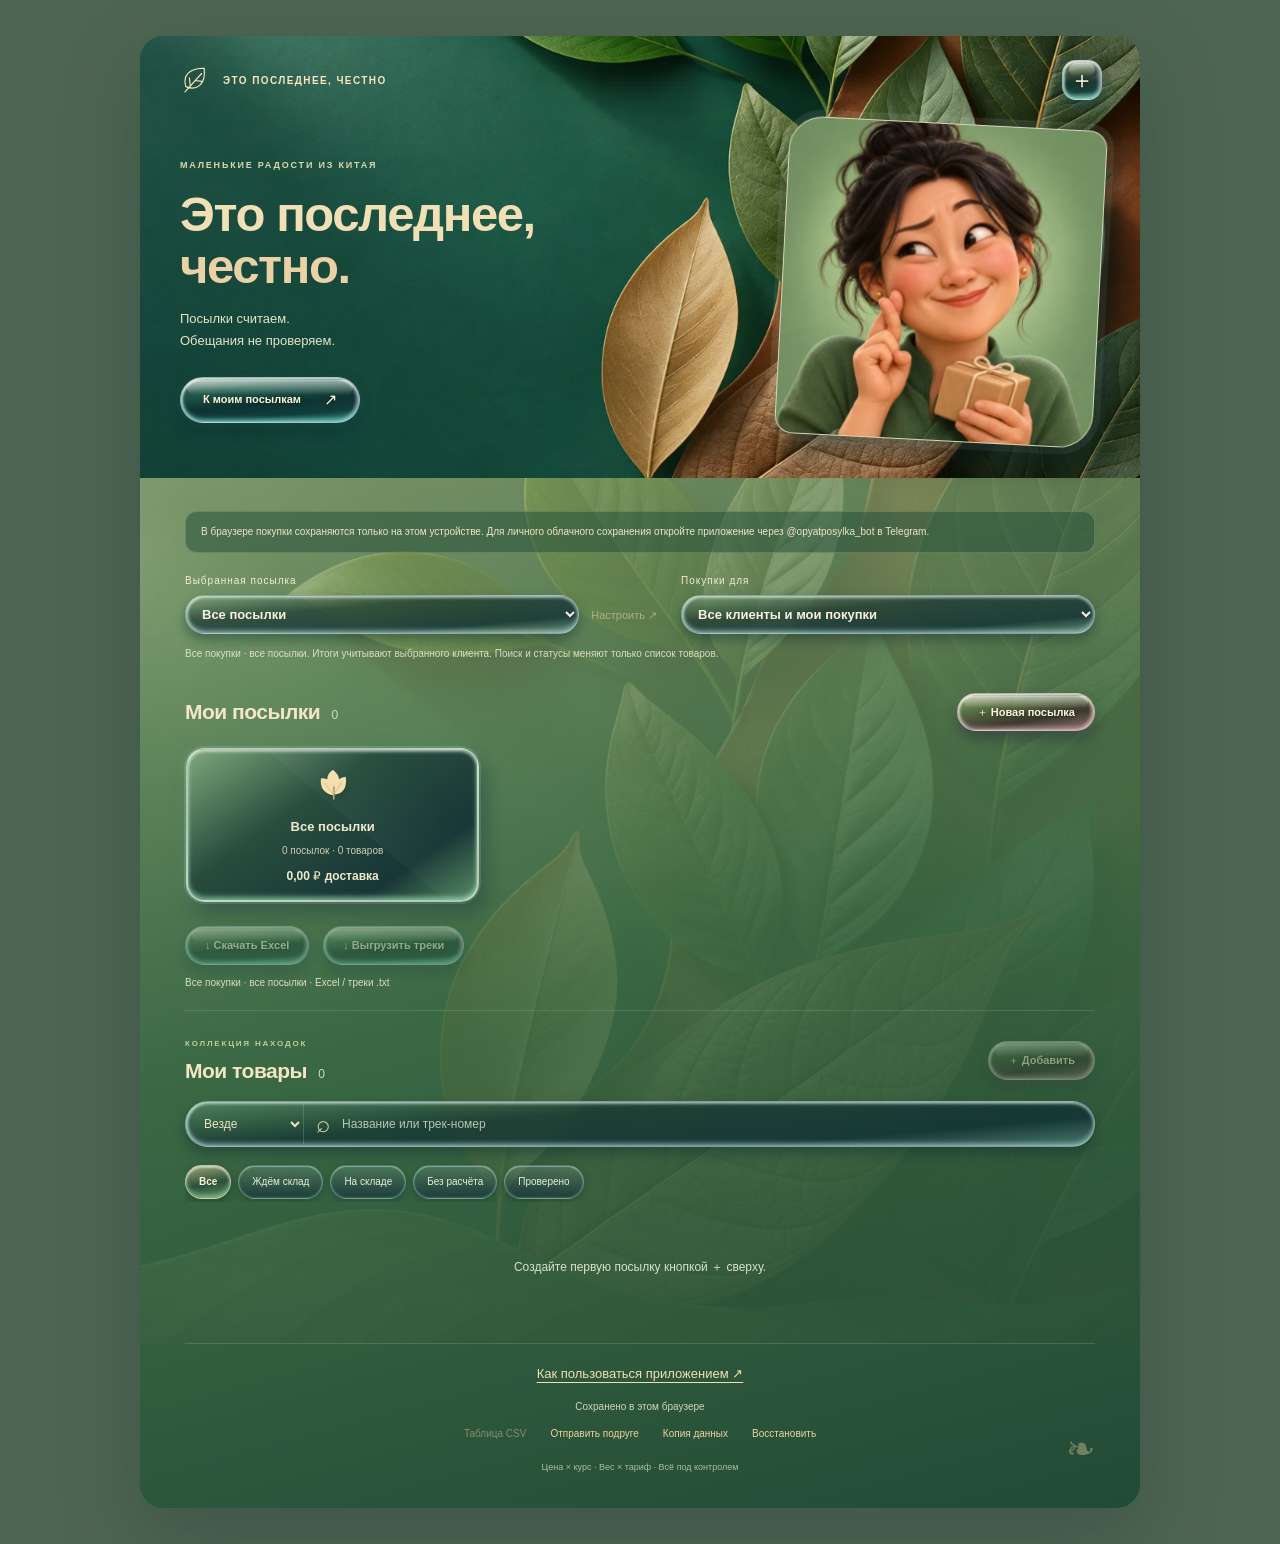
==== commit c82086db: "Add plain-text tracking-number export alongside Excel" ====
--- a/docs/index.html
+++ b/docs/index.html
@@ -1,8 +1,8 @@
 <!doctype html>
-<html lang="ru" data-build="20261113-track-client">
+<html lang="ru" data-build="20261113-tracks">
 <head>
 <meta charset="utf-8"><meta name="viewport" content="width=device-width,initial-scale=1,viewport-fit=cover"><meta name="theme-color" content="#284f43">
-<title>Это последнее, честно · Покупки из Китая</title><link rel="stylesheet" href="./style.css?v=20261113-track-client"><script src="https://telegram.org/js/telegram-web-app.js"></script><script type="module" src="./app.js?v=20261113-track-client"></script>
+<title>Это последнее, честно · Покупки из Китая</title><link rel="stylesheet" href="./style.css?v=20261113-tracks"><script src="https://telegram.org/js/telegram-web-app.js"></script><script type="module" src="./app.js?v=20261113-tracks"></script>
 </head>
 <body><main>
 <section class="masthead" aria-label="Это последнее, честно — покупки из Китая">
@@ -17,7 +17,7 @@
 </div><p id="scopeLabel" class="help scope-note"></p>
 <section id="summary" aria-label="Итоги посылки"></section>
 <section class="parcel-section" id="parcels" aria-label="Мои посылки"><div class="toolbar"><h2>Мои посылки <span id="parcelCount"></span></h2><button id="newParcelWide" class="primary">＋ Новая посылка</button></div><div id="parcelCards" class="parcel-cards"></div></section>
-<div class="exportbar"><button id="exportXlsx" class="primary">↓ Скачать Excel</button><span id="exportScope">Выбранные посылки и клиент · .xlsx</span></div>
+<div class="exportbar"><button id="exportXlsx" class="primary">↓ Скачать Excel</button><button id="exportTracks" class="primary" disabled>↓ Выгрузить треки</button><span id="exportScope">Выбранные посылки и клиент · Excel / треки .txt</span></div>
 <section class="toolbar products-toolbar"><div><span class="eyebrow">КОЛЛЕКЦИЯ НАХОДОК</span><h2>Мои товары <span id="count"></span></h2></div><button id="addItem" class="primary">＋ Добавить</button></section>
 <div class="search"><select id="searchMode" aria-label="Где искать"><option value="all">Везде</option><option value="track">По треку</option><option value="name">По названию</option></select><span aria-hidden="true">⌕</span><input id="search" type="search" placeholder="Название или трек-номер" aria-label="Поиск товара"></div>
 <nav id="filters" aria-label="Фильтр товаров"><button data-filter="all" class="active">Все</button><button data-filter="waiting">Ждём склад</button><button data-filter="arrived">На складе</button><button data-filter="pending">Без расчёта</button><button data-filter="checked">Проверено</button></nav>
--- a/docs/style.css
+++ b/docs/style.css
@@ -104,3 +104,17 @@
 .card.verified .ownership span:nth-child(2){color:#62451f;background:#fff1ca9c;border-color:#84652e55}
 .card.verified .track{color:#244c68}.card.verified .track+.track{color:var(--muted)}
 @media(max-width:700px){.cardgrid>div:first-child b,.cardgrid>div:last-child b{font-size:13px}.cardfoot strong{font-size:16px}}
+
+/* Reduce blank space while preserving readable type and touch targets. */
+.card{padding-top:13px;padding-bottom:9px;row-gap:4px}
+@media(max-width:700px){
+ .card,.card[data-weight-pending="true"],.card[data-weight-pending="false"]{padding:9px 14px 6px;gap:2px}
+ .card h3{margin-bottom:2px}.card .ownership{margin-bottom:1px}
+ .card .ownership span{padding-top:1px;padding-bottom:1px}
+ .card .track{margin-top:3px}.card .track+.track{margin-top:1px}
+ .cardgrid{padding-block:4px}.cardgrid span{margin-bottom:2px}
+ .card .cardfoot{gap:2px 10px}.card .verification{margin:0;padding:0}
+}
+
+.exportbar{flex-wrap:wrap;gap:10px 14px}.exportbar #exportScope{flex-basis:100%}.exportbar #exportTracks{white-space:normal}
+@media(max-width:360px){.exportbar>.primary{padding-inline:11px;font-size:11px}}
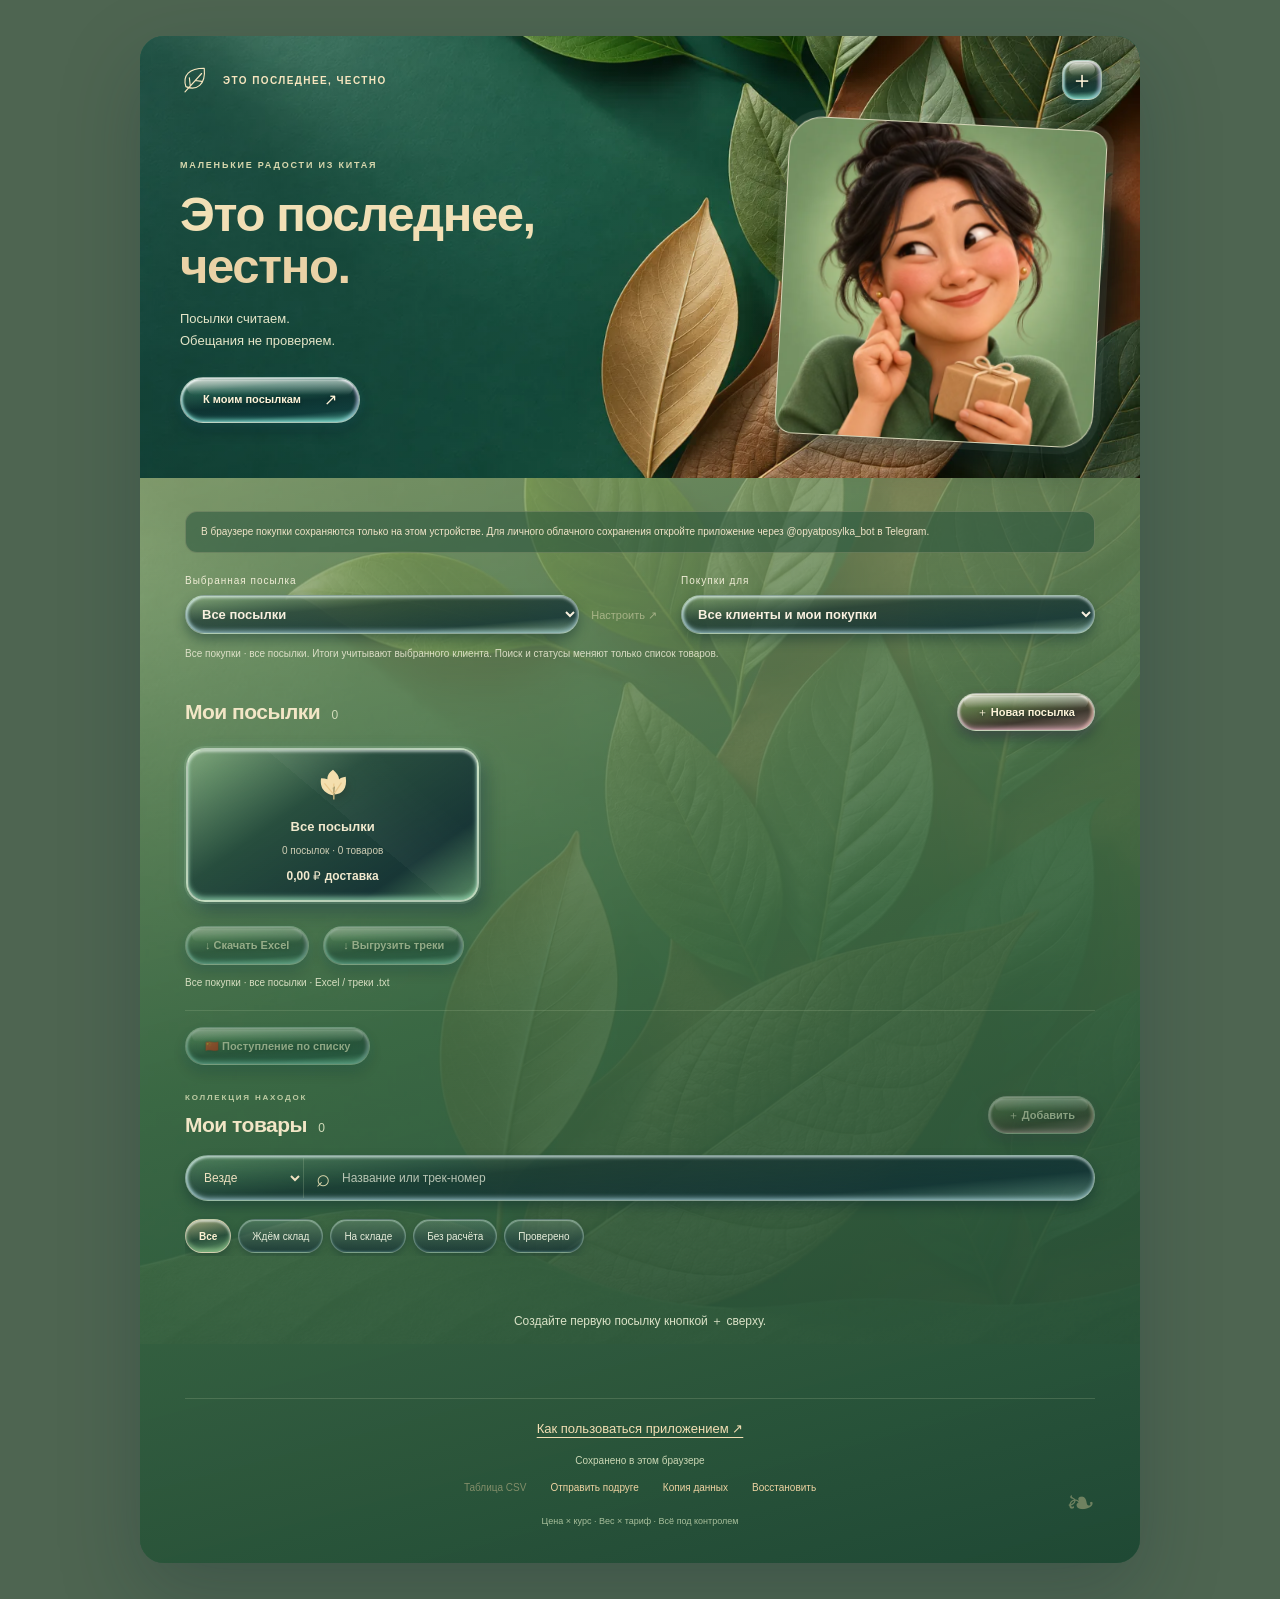
==== commit 63de5842: "Import China warehouse arrival messages with exact track matching and date preview" ====
--- a/docs/index.html
+++ b/docs/index.html
@@ -1,8 +1,8 @@
 <!doctype html>
-<html lang="ru" data-build="20261113-tracks">
+<html lang="ru" data-build="20261119-arrivals">
 <head>
 <meta charset="utf-8"><meta name="viewport" content="width=device-width,initial-scale=1,viewport-fit=cover"><meta name="theme-color" content="#284f43">
-<title>Это последнее, честно · Покупки из Китая</title><link rel="stylesheet" href="./style.css?v=20261113-tracks"><script src="https://telegram.org/js/telegram-web-app.js"></script><script type="module" src="./app.js?v=20261113-tracks"></script>
+<title>Это последнее, честно · Покупки из Китая</title><link rel="stylesheet" href="./style.css?v=20261119-arrivals"><script src="https://telegram.org/js/telegram-web-app.js"></script><script type="module" src="./app.js?v=20261119-arrivals"></script>
 </head>
 <body><main>
 <section class="masthead" aria-label="Это последнее, честно — покупки из Китая">
@@ -18,6 +18,7 @@
 <section id="summary" aria-label="Итоги посылки"></section>
 <section class="parcel-section" id="parcels" aria-label="Мои посылки"><div class="toolbar"><h2>Мои посылки <span id="parcelCount"></span></h2><button id="newParcelWide" class="primary">＋ Новая посылка</button></div><div id="parcelCards" class="parcel-cards"></div></section>
 <div class="exportbar"><button id="exportXlsx" class="primary">↓ Скачать Excel</button><button id="exportTracks" class="primary" disabled>↓ Выгрузить треки</button><span id="exportScope">Выбранные посылки и клиент · Excel / треки .txt</span></div>
+<div class="arrival-launch"><button id="importArrivals" class="primary" disabled>🇨🇳 Поступление по списку</button></div>
 <section class="toolbar products-toolbar"><div><span class="eyebrow">КОЛЛЕКЦИЯ НАХОДОК</span><h2>Мои товары <span id="count"></span></h2></div><button id="addItem" class="primary">＋ Добавить</button></section>
 <div class="search"><select id="searchMode" aria-label="Где искать"><option value="all">Везде</option><option value="track">По треку</option><option value="name">По названию</option></select><span aria-hidden="true">⌕</span><input id="search" type="search" placeholder="Название или трек-номер" aria-label="Поиск товара"></div>
 <nav id="filters" aria-label="Фильтр товаров"><button data-filter="all" class="active">Все</button><button data-filter="waiting">Ждём склад</button><button data-filter="arrived">На складе</button><button data-filter="pending">Без расчёта</button><button data-filter="checked">Проверено</button></nav>
--- a/docs/style.css
+++ b/docs/style.css
@@ -118,3 +118,7 @@
 
 .exportbar{flex-wrap:wrap;gap:10px 14px}.exportbar #exportScope{flex-basis:100%}.exportbar #exportTracks{white-space:normal}
 @media(max-width:360px){.exportbar>.primary{padding-inline:11px;font-size:11px}}
+
+.arrival-launch{margin:16px 0 0}.arrival-launch .primary{white-space:normal;max-width:100%}
+#fields .arrival-intro{margin:14px 0 8px;font-size:12px}#fields #arrivalText{min-height:140px;resize:vertical}#fields .arrival-upload{color:var(--accent);font-size:14px;min-height:44px;font-weight:650}
+.arrival-summary{font-size:15px;font-weight:700;color:#294735;margin:16px 0 10px}.arrival-matches{list-style:none;margin:0;padding:0;display:flex;flex-direction:column;gap:8px}.arrival-matches li{padding:10px 12px;border:1px solid #a8bda6;border-radius:12px;background:#f5f3e7;overflow-wrap:anywhere}.arrival-matches strong,.arrival-matches span,.arrival-matches b{display:block}.arrival-matches strong{font-size:14px;color:#294735}.arrival-matches span{font-size:12px;color:#4b624f;margin-top:3px}.arrival-matches b{font-size:12px;color:#365b34;margin-top:5px}.arrival-matches .arrival-track{font-weight:650;color:#2a5067}.arrival-warnings{padding-left:20px;font-size:12px;line-height:1.6;color:#604a36;overflow-wrap:anywhere}.arrival-warnings li{margin:8px 0}#arrivalResult details{margin:12px 0}#arrivalResult summary{font-size:13px;font-weight:650;color:#5c4b32;min-height:36px;padding:6px 0}
